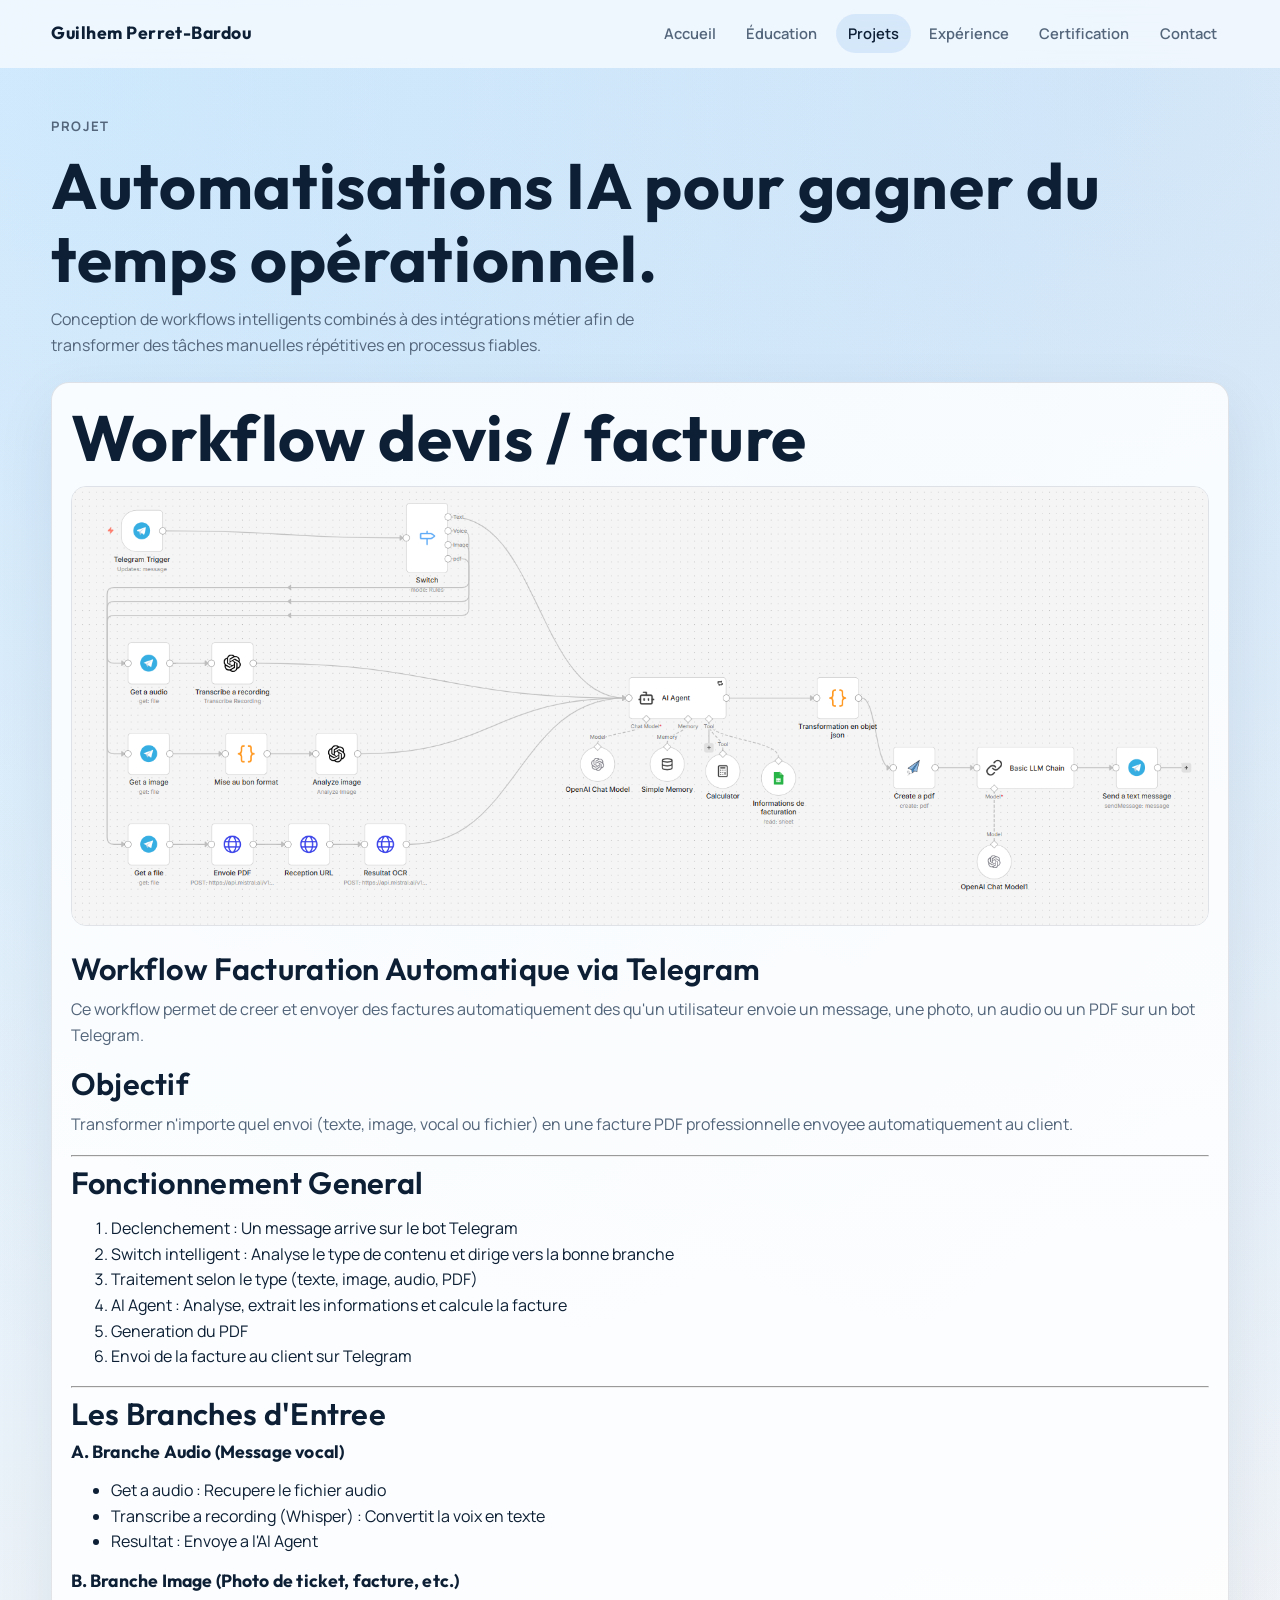
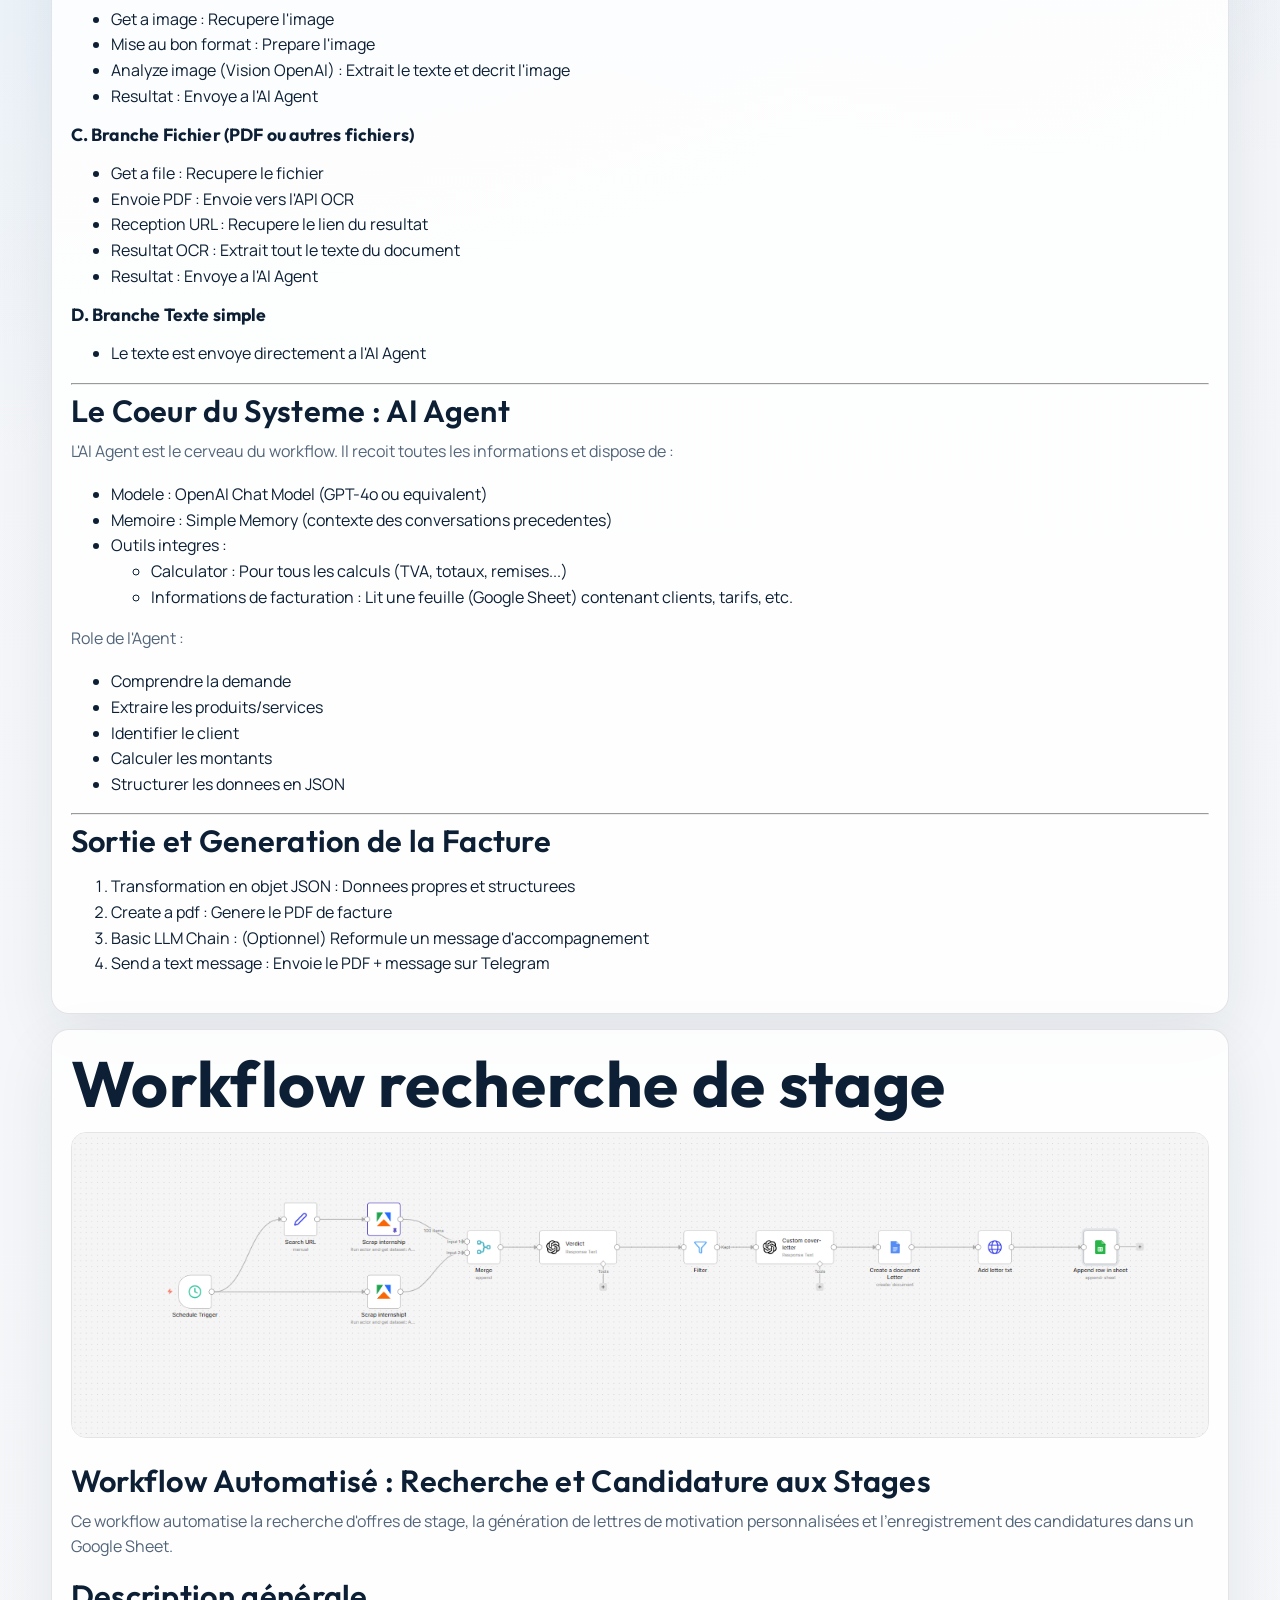
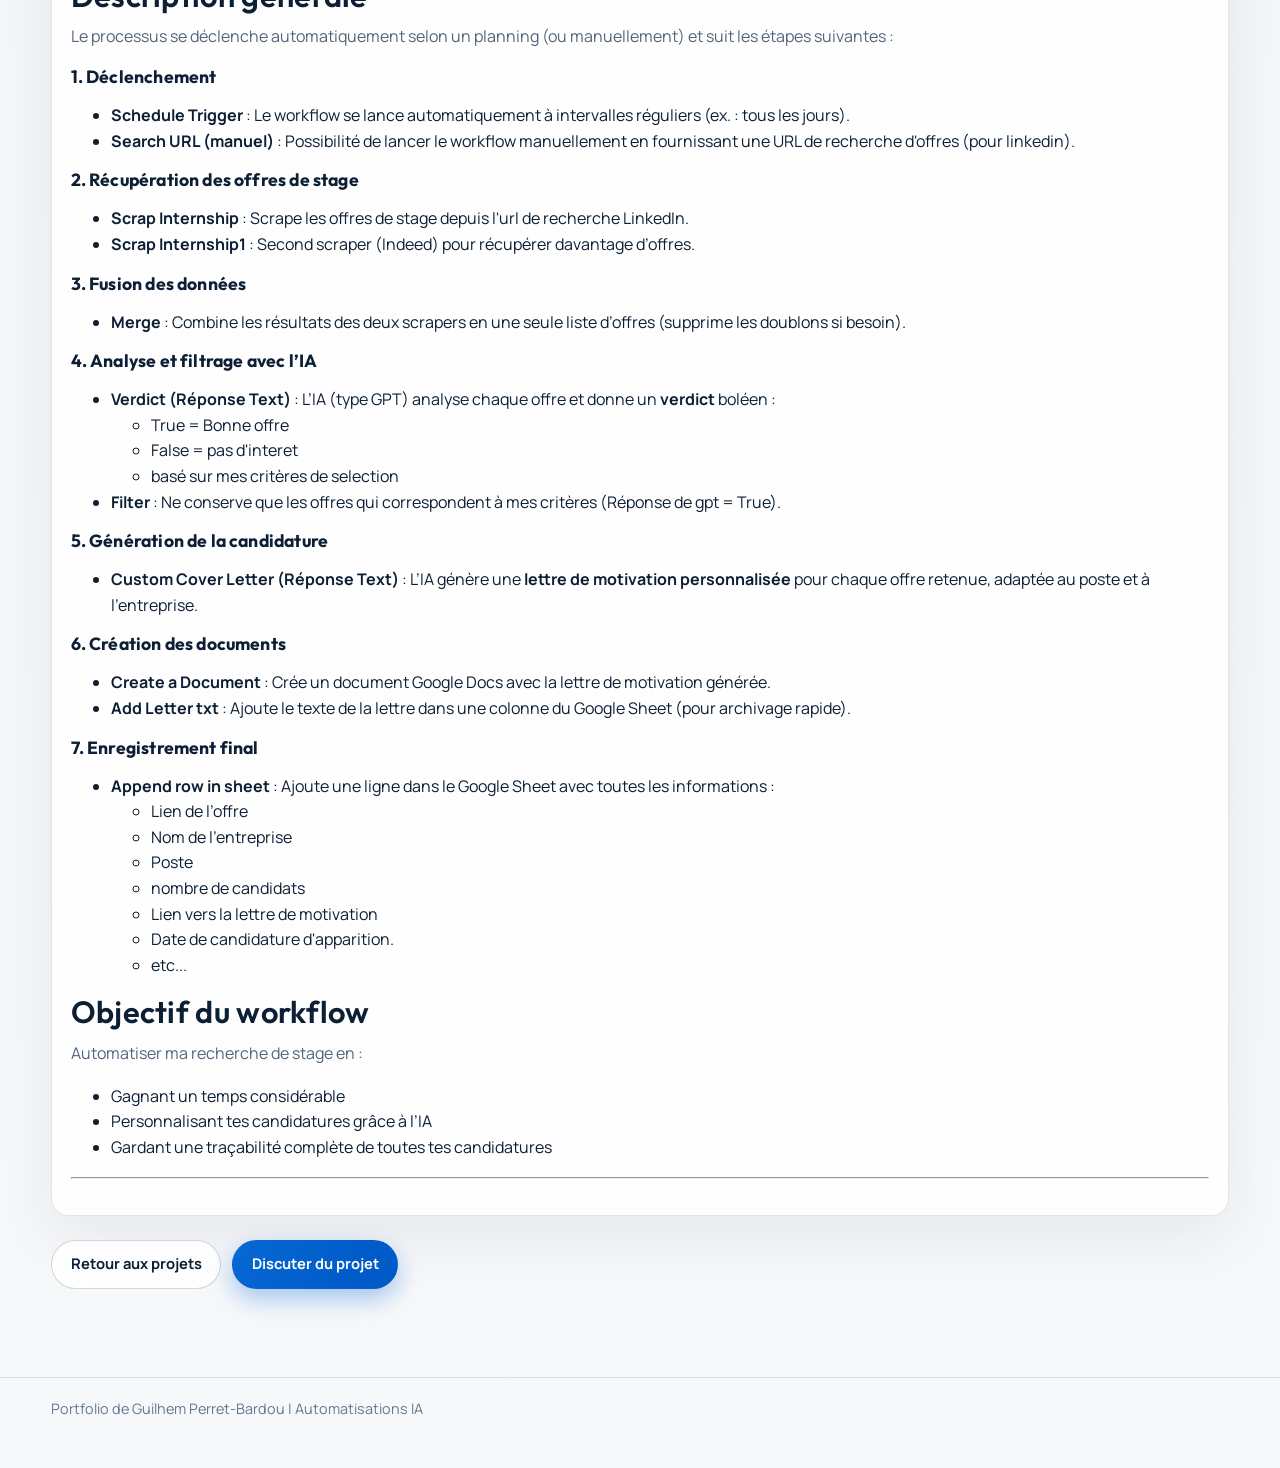
==== automatisation.html @ e61e1006 "first commit" ====
﻿<!doctype html>
<html lang="fr">
<head>
  <meta charset="UTF-8">
  <meta name="viewport" content="width=device-width, initial-scale=1.0">
  <title>Automatisations | Guilhem Perret-Bardou</title>
  <link rel="stylesheet" href="styles.css">
</head>
<body>
  <header class="site-header">
    <div class="container nav-wrap">
      <a class="brand" href="index.html">Guilhem Perret-Bardou</a>
      <nav class="main-nav" aria-label="Navigation principale">
        <a href="index.html">Accueil</a>
        <a href="education.html">Éducation</a>
        <a class="active" href="projets.html">Projets</a>
        <a href="experience.html">Expérience</a>
        <a href="certification.html">Certification</a>
        <a href="contact.html">Contact</a>
      </nav>
    </div>
  </header>

  <main class="page-main">
    <div class="container">
      <section class="page-hero" data-reveal>
        <p class="eyebrow">Projet</p>
        <h1>Automatisations IA pour gagner du temps opérationnel.</h1>
        <p>
          Conception de workflows intelligents combinés à des intégrations métier afin de
          transformer des tâches manuelles répétitives en processus fiables.
        </p>
      </section>

      <section class="stack">
        <article class="surface-card tile" data-reveal>
          <h1>Workflow devis / facture</h1>
          <img src="Page%20Projets/souspage_automatisation/facturation.PNG" alt="Workflow facturation automatique" class="workflow-image">
          <p>
            <h2>Workflow Facturation Automatique via Telegram</h2>

<p>Ce workflow permet de creer et envoyer des factures automatiquement des qu'un utilisateur envoie un message, une photo, un audio ou un PDF sur un bot Telegram.</p>

<h2>Objectif</h2>
<p>Transformer n'importe quel envoi (texte, image, vocal ou fichier) en une facture PDF professionnelle envoyee automatiquement au client.</p>

<hr>

<h2>Fonctionnement General</h2>

<ol>
<li>Declenchement : Un message arrive sur le bot Telegram</li>
<li>Switch intelligent : Analyse le type de contenu et dirige vers la bonne branche</li>
<li>Traitement selon le type (texte, image, audio, PDF)</li>
<li>AI Agent : Analyse, extrait les informations et calcule la facture</li>
<li>Generation du PDF</li>
<li>Envoi de la facture au client sur Telegram</li>
</ol>

<hr>

<h2>Les Branches d'Entree</h2>

<h3>A. Branche Audio (Message vocal)</h3>
<ul>
<li>Get a audio : Recupere le fichier audio</li>
<li>Transcribe a recording (Whisper) : Convertit la voix en texte</li>
<li>Resultat : Envoye a l'AI Agent</li>
</ul>

<h3>B. Branche Image (Photo de ticket, facture, etc.)</h3>
<ul>
<li>Get a image : Recupere l'image</li>
<li>Mise au bon format : Prepare l'image</li>
<li>Analyze image (Vision OpenAI) : Extrait le texte et decrit l'image</li>
<li>Resultat : Envoye a l'AI Agent</li>
</ul>

<h3>C. Branche Fichier (PDF ou autres fichiers)</h3>
<ul>
<li>Get a file : Recupere le fichier</li>
<li>Envoie PDF : Envoie vers l'API OCR</li>
<li>Reception URL : Recupere le lien du resultat</li>
<li>Resultat OCR : Extrait tout le texte du document</li>
<li>Resultat : Envoye a l'AI Agent</li>
</ul>

<h3>D. Branche Texte simple</h3>
<ul>
<li>Le texte est envoye directement a l'AI Agent</li>
</ul>

<hr>

<h2>Le Coeur du Systeme : AI Agent</h2>

<p>L'AI Agent est le cerveau du workflow. Il recoit toutes les informations et dispose de :</p>

<ul>
<li>Modele : OpenAI Chat Model (GPT-4o ou equivalent)</li>
<li>Memoire : Simple Memory (contexte des conversations precedentes)</li>
<li>Outils integres :
  <ul>
    <li>Calculator : Pour tous les calculs (TVA, totaux, remises...)</li>
    <li>Informations de facturation : Lit une feuille (Google Sheet) contenant clients, tarifs, etc.</li>
  </ul>
</li>
</ul>

<p>Role de l'Agent :</p>
<ul>
<li>Comprendre la demande</li>
<li>Extraire les produits/services</li>
<li>Identifier le client</li>
<li>Calculer les montants</li>
<li>Structurer les donnees en JSON</li>
</ul>

<hr>

<h2>Sortie et Generation de la Facture</h2>

<ol>
<li>Transformation en objet JSON : Donnees propres et structurees</li>
<li>Create a pdf : Genere le PDF de facture</li>
<li>Basic LLM Chain : (Optionnel) Reformule un message d'accompagnement</li>
<li>Send a text message : Envoie le PDF + message sur Telegram</li>
</ol>
          </p>
        </article>

        <article class="surface-card tile" data-reveal>
          <h1>Workflow recherche de stage</h1>
          <img src="Page%20Projets/souspage_automatisation/recherche_emploi.PNG" alt="Workflow recherche de stage automatisee" class="workflow-image">
          <p>
            <h2>Workflow Automatisé : Recherche et Candidature aux Stages</h2>

<p>Ce workflow automatise la recherche d'offres de stage, la génération de lettres de motivation personnalisées et l'enregistrement des candidatures dans un Google Sheet.</p>

<h2>Description générale</h2>

<p>Le processus se déclenche automatiquement selon un planning (ou manuellement) et suit les étapes suivantes :</p>

<h3>1. Déclenchement</h3>
<ul>
<li><strong>Schedule Trigger</strong> : Le workflow se lance automatiquement à intervalles réguliers (ex. : tous les jours).</li>
<li><strong>Search URL (manuel)</strong> : Possibilité de lancer le workflow manuellement en fournissant une URL de recherche d'offres (pour linkedin).</li>
</ul>

<h3>2. Récupération des offres de stage</h3>
<ul>
<li><strong>Scrap Internship</strong> : Scrape les offres de stage depuis l'url de recherche LinkedIn.</li>
<li><strong>Scrap Internship1</strong> : Second scraper (Indeed) pour récupérer davantage d’offres.</li>
</ul>

<h3>3. Fusion des données</h3>
<ul>
<li><strong>Merge</strong> : Combine les résultats des deux scrapers en une seule liste d’offres (supprime les doublons si besoin).</li>
</ul>

<h3>4. Analyse et filtrage avec l’IA</h3>
<ul>
<li><strong>Verdict (Réponse Text)</strong> : L’IA (type GPT) analyse chaque offre et donne un <strong>verdict</strong> boléen :
  <ul>
    <li>True = Bonne offre</li>
    <li>False = pas d'interet </li>
    <li>basé sur mes critères de selection</li>
  </ul>
</li>
<li><strong>Filter</strong> : Ne conserve que les offres qui correspondent à mes critères (Réponse de gpt = True).</li>
</ul>

<h3>5. Génération de la candidature</h3>
<ul>
<li><strong>Custom Cover Letter (Réponse Text)</strong> : L’IA génère une <strong>lettre de motivation personnalisée</strong> pour chaque offre retenue, adaptée au poste et à l’entreprise.</li>
</ul>

<h3>6. Création des documents</h3>
<ul>
<li><strong>Create a Document</strong> : Crée un document Google Docs avec la lettre de motivation générée.</li>
<li><strong>Add Letter txt</strong> : Ajoute le texte de la lettre dans une colonne du Google Sheet (pour archivage rapide).</li>
</ul>

<h3>7. Enregistrement final</h3>
<ul>
<li><strong>Append row in sheet</strong> : Ajoute une ligne dans le Google Sheet avec toutes les informations :
  <ul>
    <li>Lien de l’offre</li>
    <li>Nom de l’entreprise</li>
    <li>Poste</li>
    <li>nombre de candidats</li>
    <li>Lien vers la lettre de motivation</li>
    <li>Date de candidature d'apparition.</li>
    <li>etc...</li>
  </ul>
</li>
</ul>

<h2>Objectif du workflow</h2>

<p>Automatiser ma recherche de stage en :</p>
<ul>
<li>Gagnant un temps considérable</li>
<li>Personnalisant tes candidatures grâce à l’IA</li>
<li>Gardant une traçabilité complète de toutes tes candidatures</li>
</ul>

<hr>
          </p>
        </article>
      </section>

      <div class="cta-row" data-reveal>
        <a class="btn btn-outline" href="projets.html">Retour aux projets</a>
        <a class="btn btn-primary" href="contact.html">Discuter du projet</a>
      </div>
    </div>
  </main>

  <footer class="site-footer">
    <div class="container">
      <p>Portfolio de Guilhem Perret-Bardou | Automatisations IA</p>
    </div>
  </footer>
</body>
</html>
---- styles.css ----
@import url("https://fonts.googleapis.com/css2?family=Manrope:wght@400;500;600;700;800&family=Outfit:wght@500;600;700&display=swap");

:root {
  --bg: #f5f6f8;
  --bg-soft: #eef1f5;
  --surface: rgba(255, 255, 255, 0.84);
  --surface-strong: #ffffff;
  --line: rgba(10, 26, 47, 0.11);
  --line-strong: rgba(10, 26, 47, 0.18);
  --text: #0c1f34;
  --muted: #53657a;
  --primary: #0769d4;
  --primary-strong: #005ac7;
  --accent: #26a6ff;
  --radius-lg: 28px;
  --radius-md: 18px;
  --radius-sm: 12px;
  --shadow-1: 0 20px 60px rgba(20, 38, 62, 0.08);
  --shadow-2: 0 8px 22px rgba(20, 38, 62, 0.1);
  --max-width: 1180px;
  --ease-main: cubic-bezier(0.16, 1, 0.3, 1);
}

* {
  box-sizing: border-box;
}

html,
body {
  margin: 0;
  padding: 0;
}

body {
  background:
    radial-gradient(circle at 8% 2%, rgba(38, 166, 255, 0.16) 0, rgba(38, 166, 255, 0) 42%),
    radial-gradient(circle at 88% 2%, rgba(9, 96, 189, 0.1) 0, rgba(9, 96, 189, 0) 36%),
    linear-gradient(180deg, #f8fbff 0%, #f3f5f8 36%, #f7f8fa 100%);
  color: var(--text);
  font-family: "Manrope", sans-serif;
  line-height: 1.6;
  min-height: 100vh;
}

a {
  color: inherit;
}

h1,
h2,
h3,
h4 {
  margin: 0 0 0.7rem;
  line-height: 1.14;
  font-family: "Outfit", sans-serif;
  letter-spacing: 0.01em;
}

h1 {
  font-size: clamp(2rem, 5vw, 4.05rem);
  font-weight: 700;
}

h2 {
  font-size: clamp(1.35rem, 2.4vw, 2rem);
  font-weight: 600;
}

p {
  margin: 0 0 1.1rem;
}

.container {
  width: min(var(--max-width), 92%);
  margin: 0 auto;
}

.site-header {
  position: sticky;
  top: 0;
  z-index: 100;
  backdrop-filter: blur(16px);
  background: rgba(248, 251, 255, 0.74);
  border-bottom: 1px solid transparent;
}

.site-header.is-scrolled {
  border-color: var(--line);
  box-shadow: var(--shadow-2);
}

.nav-wrap {
  display: flex;
  align-items: center;
  justify-content: space-between;
  gap: 1rem;
  padding: 0.88rem 0;
}

.brand {
  text-decoration: none;
  font-family: "Outfit", sans-serif;
  font-size: 1.1rem;
  font-weight: 700;
  letter-spacing: 0.03em;
  white-space: nowrap;
}

.main-nav {
  display: flex;
  flex-wrap: wrap;
  justify-content: flex-end;
  gap: 0.4rem;
}

.main-nav a {
  text-decoration: none;
  color: var(--muted);
  padding: 0.48rem 0.75rem;
  border-radius: 999px;
  font-size: 0.92rem;
  font-weight: 600;
}

.main-nav a:hover,
.main-nav a.active {
  color: var(--text);
  background: rgba(7, 105, 212, 0.1);
}

.hero-immersive {
  position: relative;
  padding: clamp(3rem, 7vw, 5.8rem) 0 2rem;
  overflow: clip;
}

.hero-layout {
  display: grid;
  grid-template-columns: 1fr 1fr;
  align-items: center;
  gap: clamp(1.3rem, 4vw, 3.4rem);
}

/* Let the hero copy use the full width when there is no second column (e.g., no visual on the right). */
.hero-layout > :only-child {
  grid-column: 1 / -1;
}

.eyebrow {
  margin-bottom: 0.8rem;
  font-size: 0.82rem;
  letter-spacing: 0.11em;
  text-transform: uppercase;
  color: var(--primary);
  font-weight: 700;
}

.hero-lead {
  max-width: 62ch;
  color: var(--muted);
  font-size: clamp(1.04rem, 1.3vw, 1.2rem);
}

.cta-row {
  display: flex;
  flex-wrap: wrap;
  gap: 0.7rem;
  margin-top: 1.5rem;
}

.btn {
  display: inline-flex;
  align-items: center;
  justify-content: center;
  gap: 0.4rem;
  text-decoration: none;
  font-weight: 700;
  font-size: 0.92rem;
  padding: 0.74rem 1.15rem;
  border-radius: 999px;
  border: 1px solid transparent;
  cursor: pointer;
}

.btn:focus-visible,
.link:focus-visible,
.main-nav a:focus-visible {
  outline: 2px solid var(--primary);
  outline-offset: 2px;
}

.btn-primary {
  background: linear-gradient(130deg, var(--primary) 0%, var(--primary-strong) 80%);
  color: #fff;
  box-shadow: 0 10px 24px rgba(7, 105, 212, 0.35);
}

.btn-primary:hover {
  box-shadow: 0 14px 30px rgba(7, 105, 212, 0.38);
}

.btn-outline {
  border-color: var(--line-strong);
  background: rgba(255, 255, 255, 0.88);
}

.btn-outline:hover {
  background: #fff;
  border-color: rgba(7, 105, 212, 0.36);
}

.hero-visual-wrap {
  position: relative;
  min-height: min(72vh, 640px);
}

.hero-scroll-stage {
  position: sticky;
  top: 6.8rem;
  display: grid;
  place-items: center;
  min-height: min(70vh, 620px);
}

.has-scrolltrigger .hero-scroll-stage {
  position: relative;
  top: auto;
}

.portfolio-card-3d {
  position: relative;
  width: min(430px, 84vw);
  aspect-ratio: 3 / 4;
  border-radius: 34px;
  padding: 1.25rem;
  background:
    linear-gradient(152deg, rgba(255, 255, 255, 0.92), rgba(240, 246, 255, 0.92)),
    linear-gradient(160deg, rgba(255, 255, 255, 0.75), rgba(255, 255, 255, 0.75));
  border: 1px solid rgba(255, 255, 255, 0.8);
  box-shadow: 0 45px 80px rgba(11, 30, 56, 0.2);
}

.card-sheen {
  position: absolute;
  inset: 0;
  border-radius: inherit;
  background: linear-gradient(120deg, rgba(255, 255, 255, 0.68) 0%, rgba(255, 255, 255, 0.1) 52%, rgba(255, 255, 255, 0.5) 100%);
  pointer-events: none;
}

.card-content {
  position: relative;
  height: 100%;
  border-radius: 25px;
  padding: 1.45rem;
  background: linear-gradient(180deg, rgba(255, 255, 255, 0.88), rgba(247, 250, 255, 0.95));
  border: 1px solid rgba(10, 26, 47, 0.08);
  overflow: hidden;
}

.card-topline {
  margin-bottom: 1rem;
  display: inline-flex;
  align-items: center;
  gap: 0.4rem;
  padding: 0.33rem 0.68rem;
  border-radius: 999px;
  color: var(--primary-strong);
  font-size: 0.74rem;
  font-weight: 700;
  background: rgba(7, 105, 212, 0.1);
}

.chip-grid {
  display: flex;
  flex-wrap: wrap;
  gap: 0.45rem;
  margin: 1.1rem 0 1.35rem;
}

.chip {
  padding: 0.32rem 0.65rem;
  border-radius: 999px;
  background: rgba(15, 39, 66, 0.09);
  color: #27425d;
  font-size: 0.73rem;
  font-weight: 700;
}

.card-mini {
  border: 1px solid rgba(10, 26, 47, 0.12);
  background: rgba(255, 255, 255, 0.9);
  border-radius: 15px;
  padding: 0.8rem;
}

.card-mini p {
  margin: 0;
  color: var(--muted);
}

.hero-orb {
  position: absolute;
  border-radius: 999px;
  filter: blur(3px);
  pointer-events: none;
}

.hero-orb-a {
  width: 220px;
  height: 220px;
  background: radial-gradient(circle, rgba(38, 166, 255, 0.42) 0%, rgba(38, 166, 255, 0) 72%);
  top: 0;
  right: 1%;
}

.hero-orb-b {
  width: 160px;
  height: 160px;
  background: radial-gradient(circle, rgba(7, 105, 212, 0.26) 0%, rgba(7, 105, 212, 0) 70%);
  bottom: 16%;
  left: 12%;
}

.content-section {
  padding: 1.5rem 0 4.7rem;
}

.section-head {
  max-width: 68ch;
  margin-bottom: 1.4rem;
}

.section-head p {
  color: var(--muted);
}

.surface-card {
  background: var(--surface);
  border: 1px solid var(--line);
  border-radius: var(--radius-md);
  box-shadow: var(--shadow-1);
}

.cards-grid {
  display: grid;
  grid-template-columns: repeat(3, minmax(0, 1fr));
  gap: 1rem;
}

.tile {
  padding: 1.15rem;
}

.tile p {
  color: var(--muted);
}

.tile h3 {
  font-size: 1.1rem;
  margin-bottom: 0.45rem;
}

.split-grid {
  display: grid;
  grid-template-columns: 1fr 1fr;
  gap: 1.1rem;
}

.list-clean {
  list-style: none;
  padding: 0;
  margin: 0;
}

.list-clean li {
  padding: 0.72rem 0;
  border-bottom: 1px solid var(--line);
  color: var(--muted);
}

.list-clean li:last-child {
  border-bottom: none;
}

.page-main {
  padding: 3rem 0 4rem;
}

.page-hero {
  margin-bottom: 1.5rem;
}

.page-hero p {
  color: var(--muted);
  max-width: 66ch;
}

.stack {
  display: grid;
  gap: 0.95rem;
}

.entry {
  display: grid;
  grid-template-columns: 220px 1fr;
  gap: 1rem;
  padding: 1.1rem;
}

.entry-image {
  width: 100%;
  height: 164px;
  border-radius: 14px;
  border: 1px solid var(--line);
  background: #fff;
  object-fit: cover;
}

.small-img {
  object-fit: contain;
  padding: 0.45rem;
}

.entry p,
.card-copy,
.contact-line {
  color: var(--muted);
}

.grid-two {
  display: grid;
  grid-template-columns: 1fr 1fr;
  gap: 1rem;
}

.action-card {
  padding: 1.2rem;
  display: flex;
  flex-direction: column;
  gap: 0.8rem;
  justify-content: space-between;
}

.workflow-image {
  width: 100%;
  border-radius: 15px;
  border: 1px solid var(--line);
}

.partner-logos {
  display: grid;
  grid-template-columns: repeat(2, minmax(0, 1fr));
  gap: 0.7rem;
}

.partner-logos img {
  width: 100%;
  height: 72px;
  object-fit: contain;
  border-radius: 11px;
  border: 1px solid var(--line);
  background: rgba(255, 255, 255, 0.92);
  padding: 0.45rem;
}

.social-links {
  display: flex;
  flex-wrap: wrap;
  gap: 0.6rem;
}

.social-links a {
  text-decoration: none;
  display: inline-flex;
  align-items: center;
  gap: 0.5rem;
  border-radius: 12px;
  border: 1px solid var(--line);
  background: rgba(255, 255, 255, 0.8);
  padding: 0.45rem 0.7rem;
  font-weight: 600;
}

.social-links img {
  width: 20px;
  height: 20px;
  object-fit: contain;
}

.link {
  color: var(--primary-strong);
  font-weight: 700;
  text-decoration: none;
}

.link:hover {
  text-decoration: underline;
}

.site-footer {
  margin-top: 1.5rem;
  border-top: 1px solid var(--line);
  padding: 1.2rem 0 1.9rem;
  color: #64788f;
  font-size: 0.9rem;
}

[data-reveal],
[data-reveal].is-visible {
  opacity: 1;
  transform: none;
}

@media (max-width: 1040px) {
  .hero-layout,
  .cards-grid,
  .split-grid {
    grid-template-columns: 1fr;
  }

  .hero-visual-wrap {
    min-height: 500px;
  }
}

@media (max-width: 800px) {
  .main-nav {
    gap: 0.25rem;
  }

  .main-nav a {
    font-size: 0.85rem;
    padding: 0.45rem 0.62rem;
  }

  .entry,
  .grid-two {
    grid-template-columns: 1fr;
  }

  .entry-image {
    height: 188px;
  }

  .hero-scroll-stage {
    top: 5.7rem;
  }
}
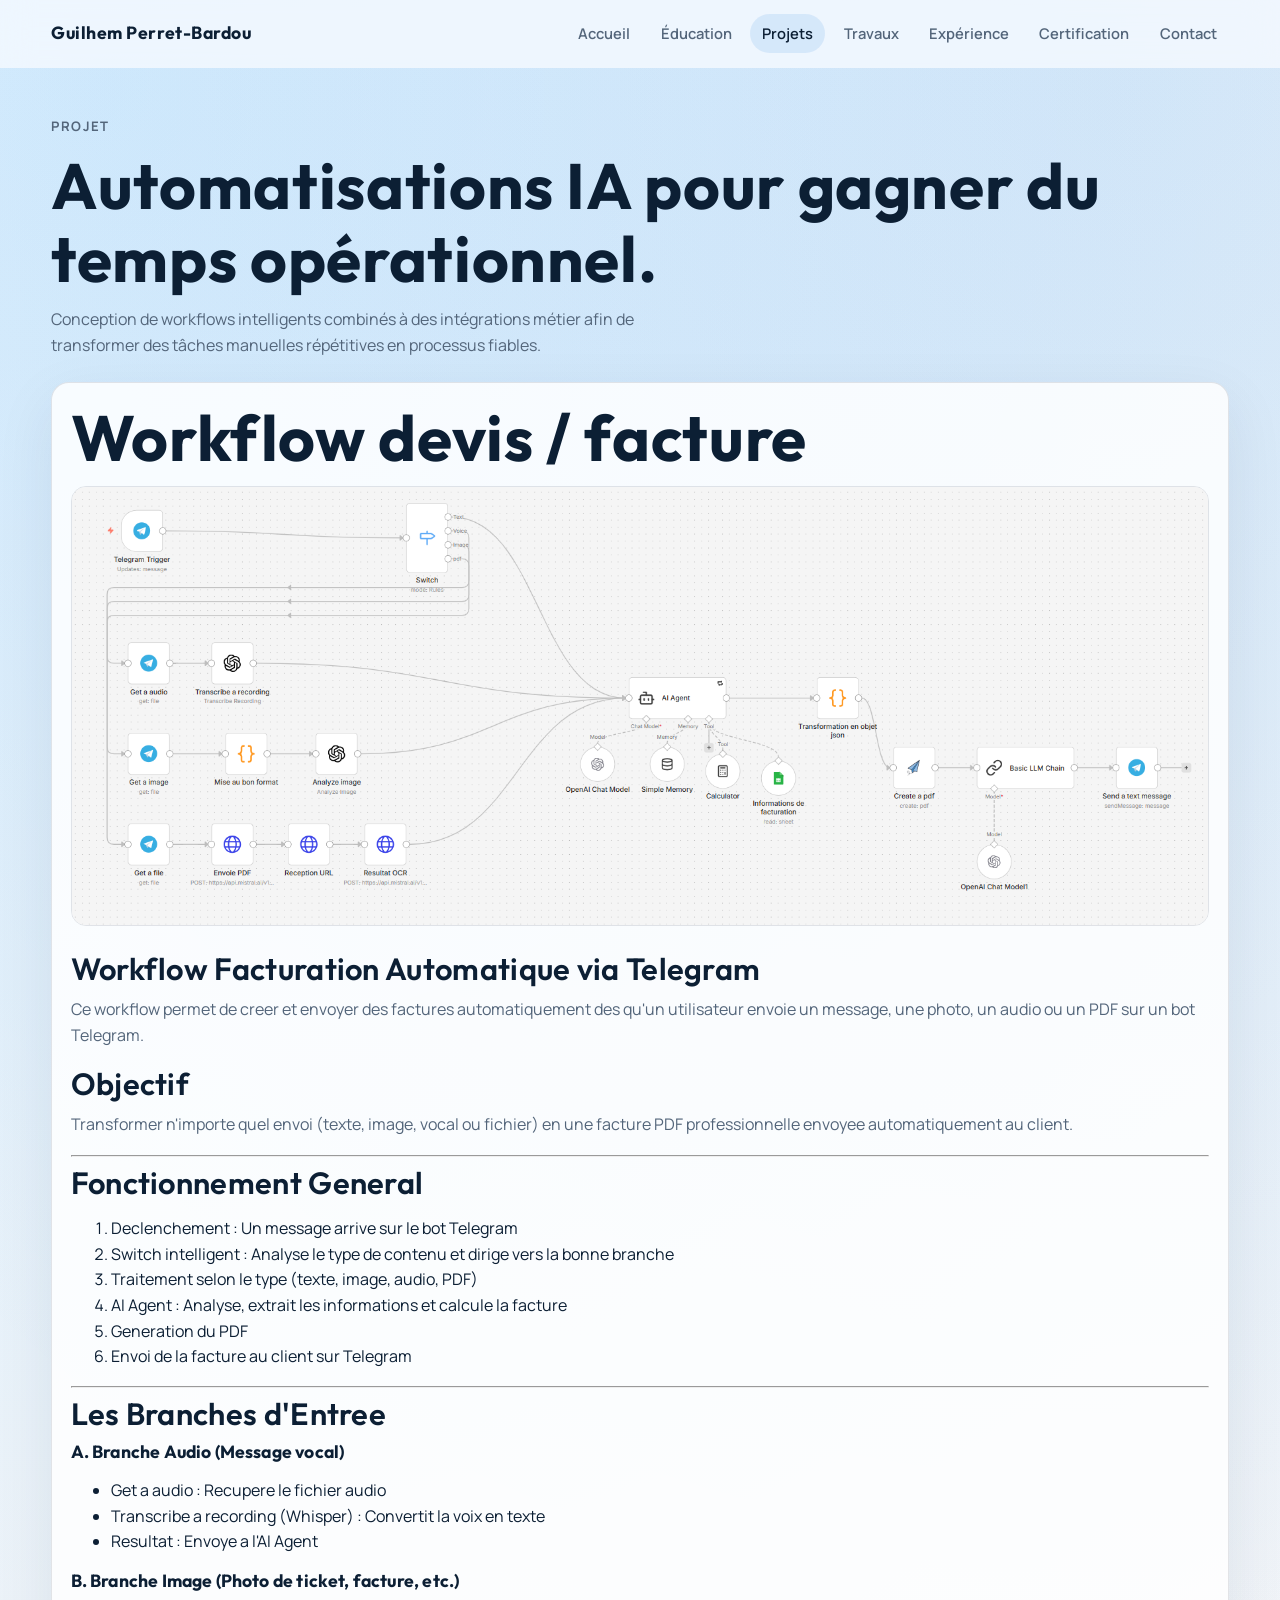
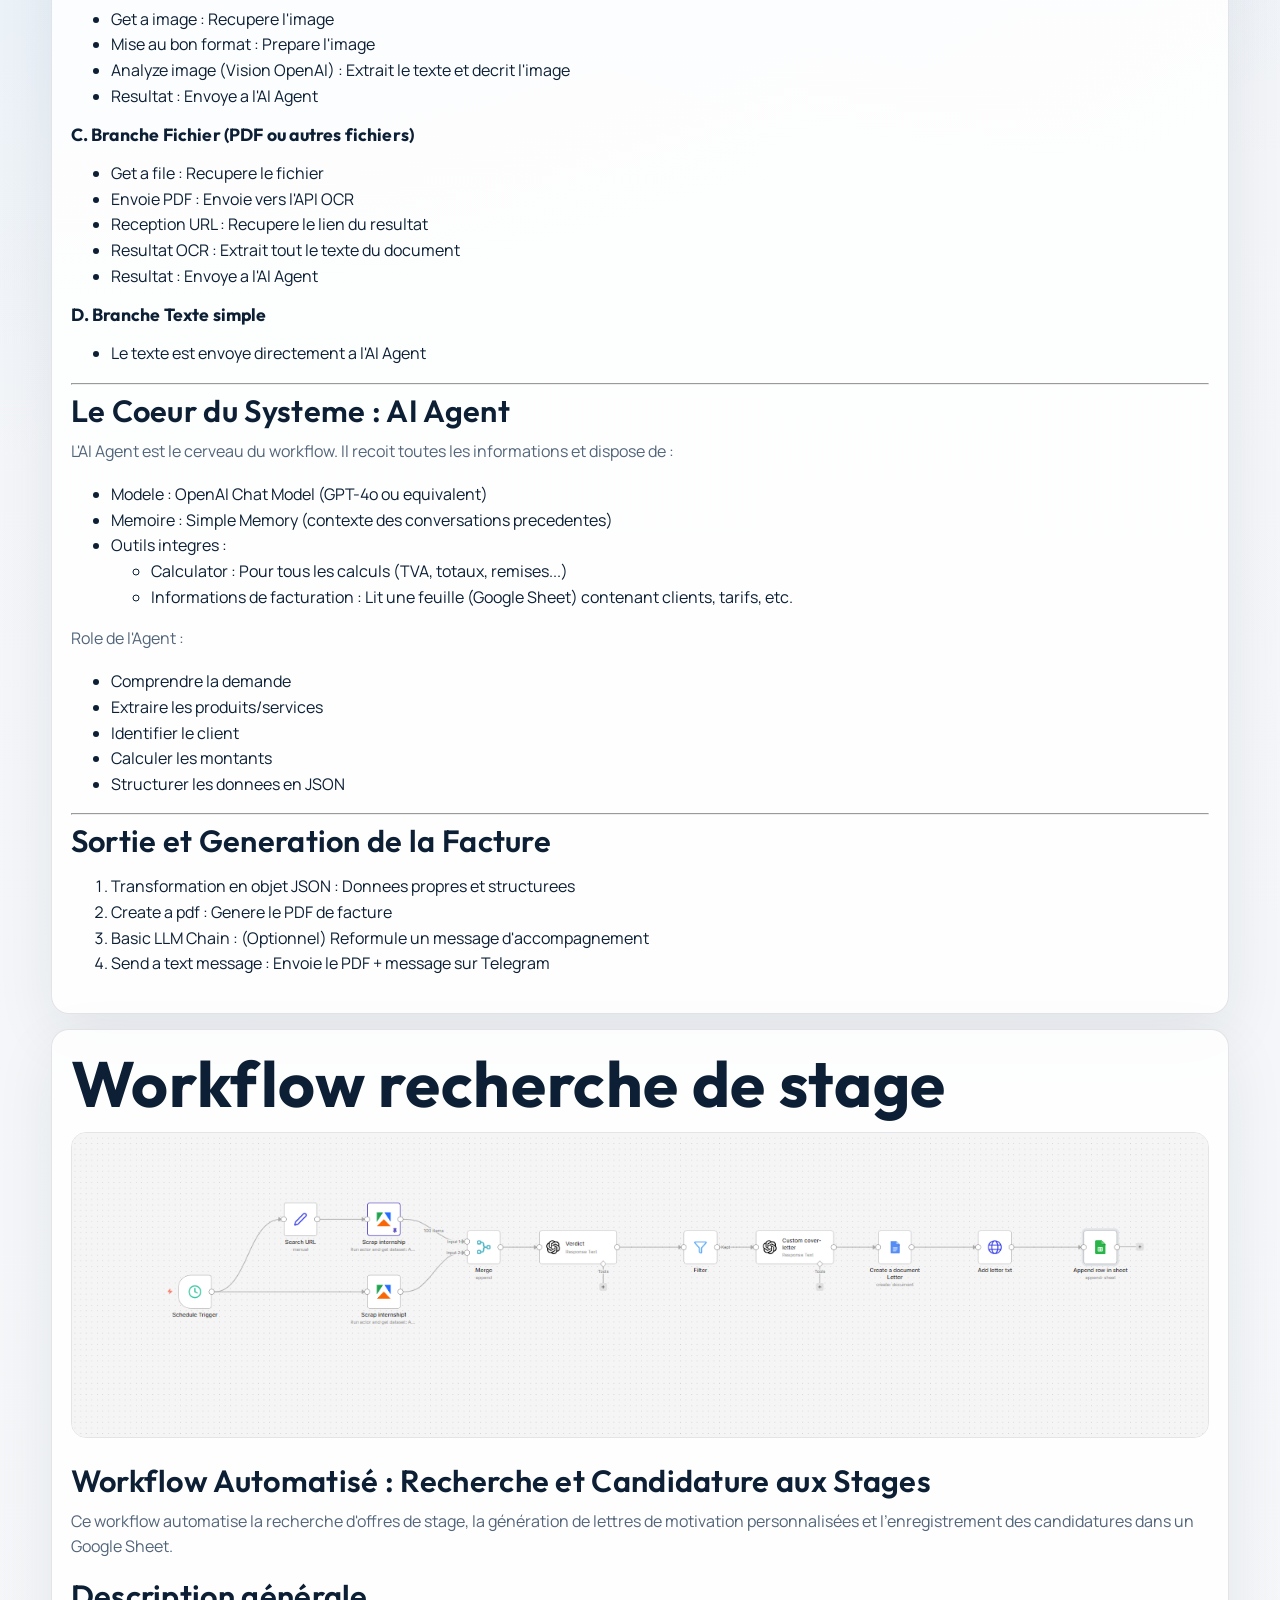
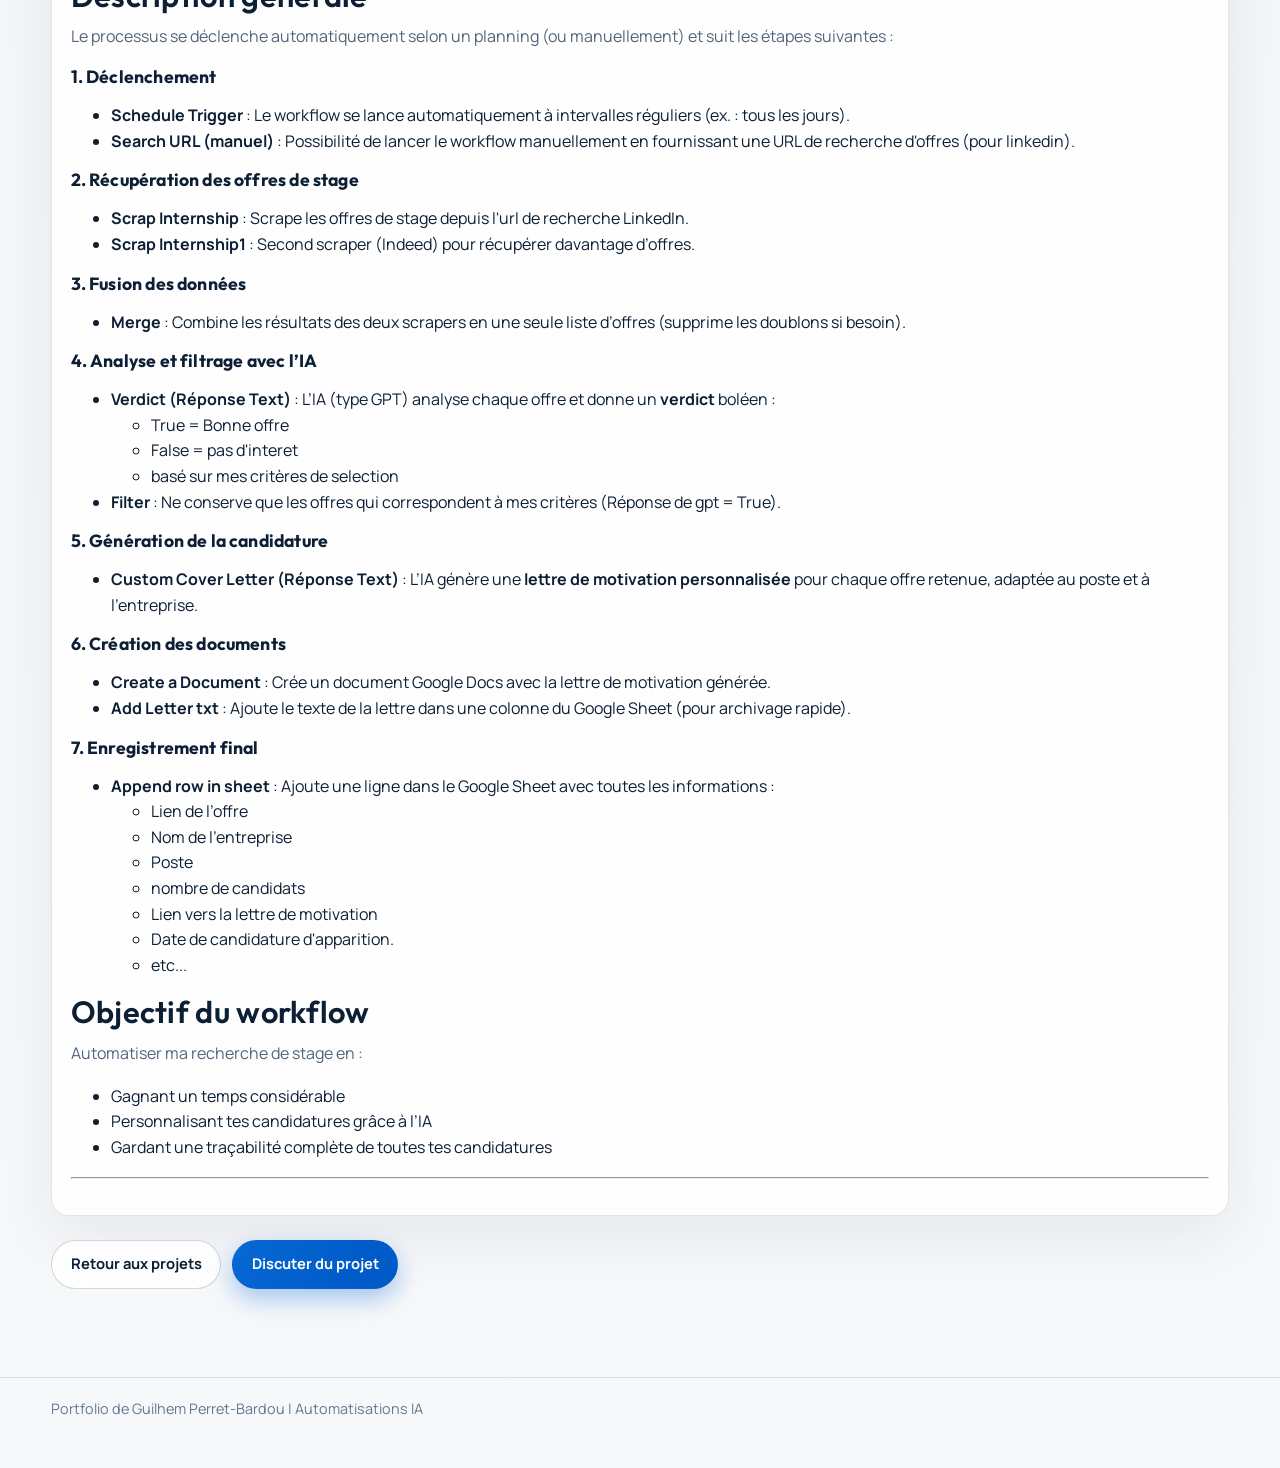
==== commit cc3043de: "Mise à jour du portofolio" ====
--- a/automatisation.html
+++ b/automatisation.html
@@ -14,6 +14,7 @@
         <a href="index.html">Accueil</a>
         <a href="education.html">Éducation</a>
         <a class="active" href="projets.html">Projets</a>
+        <a href="travaux.html">Travaux</a>
         <a href="experience.html">Expérience</a>
         <a href="certification.html">Certification</a>
         <a href="contact.html">Contact</a>
--- a/styles.css
+++ b/styles.css
@@ -506,6 +506,93 @@
   font-size: 0.9rem;
 }
 
+.notice-banner {
+  display: flex;
+  align-items: center;
+  justify-content: space-between;
+  gap: 1rem;
+  padding: 1.3rem 1.35rem;
+}
+
+.notice-banner p,
+.project-meta p,
+.pdf-note,
+.pdf-status,
+.pdf-error {
+  color: var(--muted);
+}
+
+.project-layout {
+  display: grid;
+  grid-template-columns: 0.95fr 1.25fr;
+  gap: 1rem;
+  align-items: start;
+}
+
+.project-card,
+.pdf-shell {
+  padding: 1.2rem;
+}
+
+.project-meta {
+  margin-bottom: 1rem;
+}
+
+.pdf-toolbar {
+  display: flex;
+  flex-wrap: wrap;
+  gap: 0.7rem;
+  margin: 1rem 0;
+}
+
+.pdf-note {
+  padding: 0.9rem 1rem;
+  border-radius: 16px;
+  background: rgba(7, 105, 212, 0.08);
+  border: 1px solid rgba(7, 105, 212, 0.14);
+}
+
+.pdf-head {
+  display: flex;
+  justify-content: space-between;
+  gap: 1rem;
+  align-items: start;
+  margin-bottom: 1rem;
+}
+
+.pdf-status {
+  margin: 0;
+  font-size: 0.92rem;
+}
+
+.pdf-viewer {
+  display: grid;
+  gap: 1rem;
+  max-height: 78vh;
+  overflow: auto;
+  padding: 1rem;
+  border-radius: 20px;
+  border: 1px solid var(--line);
+  background: linear-gradient(180deg, rgba(246, 249, 253, 0.95), rgba(236, 241, 247, 0.95));
+}
+
+.pdf-page {
+  width: 100%;
+  height: auto;
+  display: block;
+  border-radius: 12px;
+  background: #fff;
+  box-shadow: 0 10px 24px rgba(15, 35, 60, 0.12);
+}
+
+.pdf-error {
+  margin: 0;
+  padding: 1rem;
+  border-radius: 14px;
+  background: rgba(255, 255, 255, 0.85);
+  border: 1px solid var(--line);
+}
+
 [data-reveal],
 [data-reveal].is-visible {
   opacity: 1;
@@ -515,7 +602,8 @@
 @media (max-width: 1040px) {
   .hero-layout,
   .cards-grid,
-  .split-grid {
+  .split-grid,
+  .project-layout {
     grid-template-columns: 1fr;
   }
 
@@ -546,5 +634,15 @@
   .hero-scroll-stage {
     top: 5.7rem;
   }
-}
-
+
+  .pdf-head,
+  .notice-banner {
+    flex-direction: column;
+    align-items: stretch;
+  }
+
+  .pdf-viewer {
+    max-height: 68vh;
+  }
+}
+
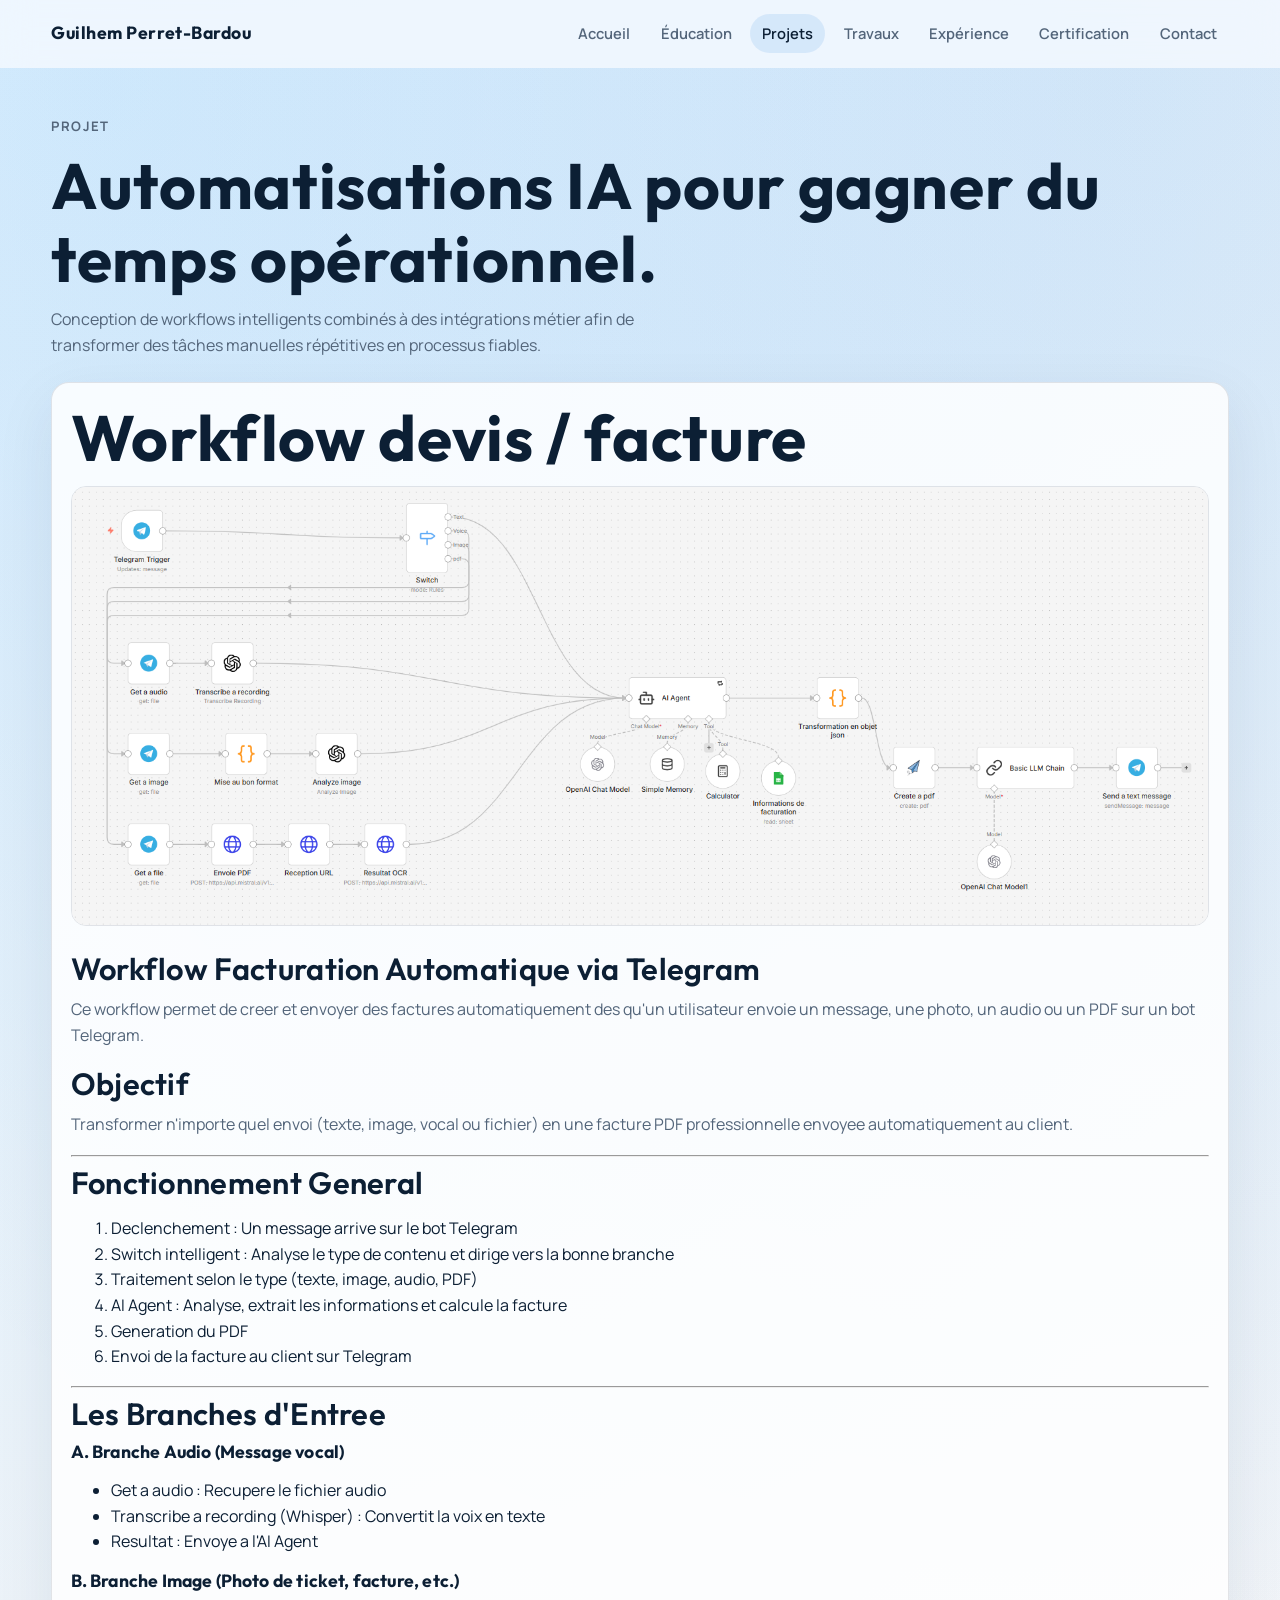
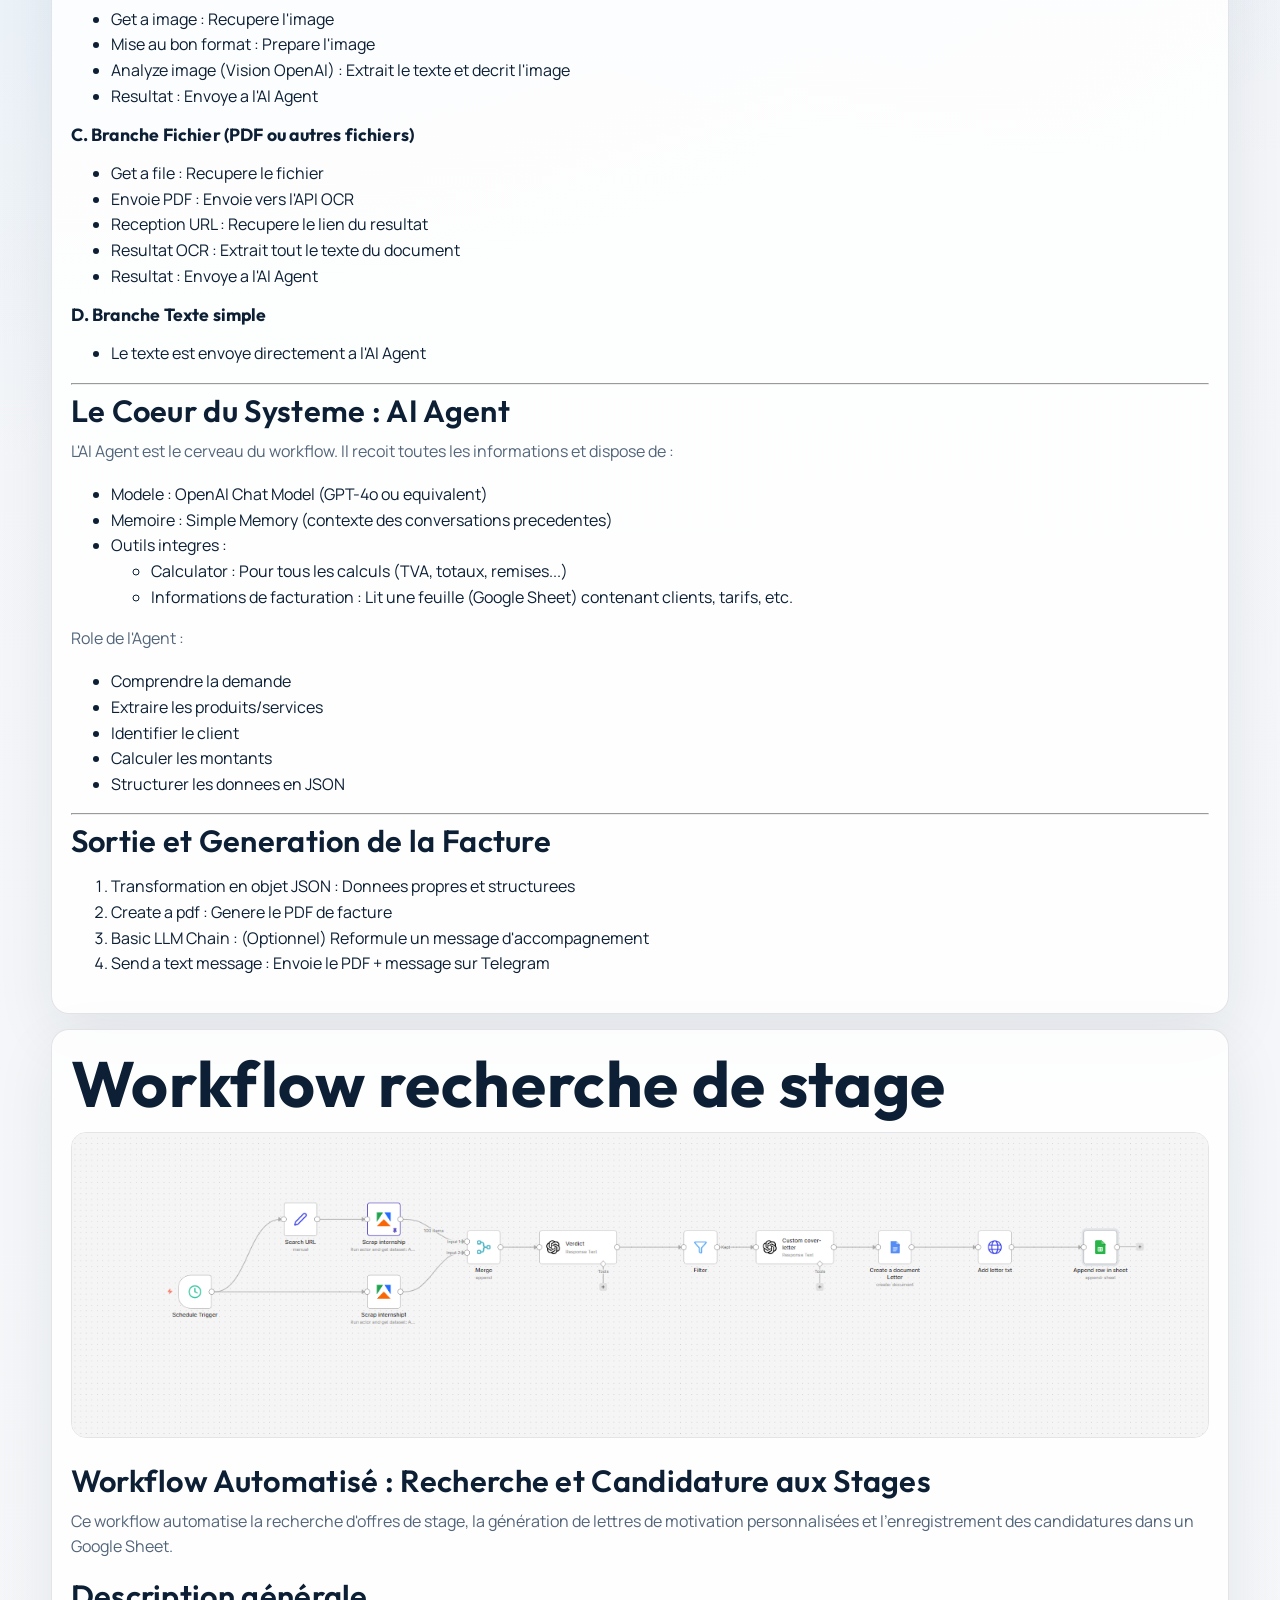
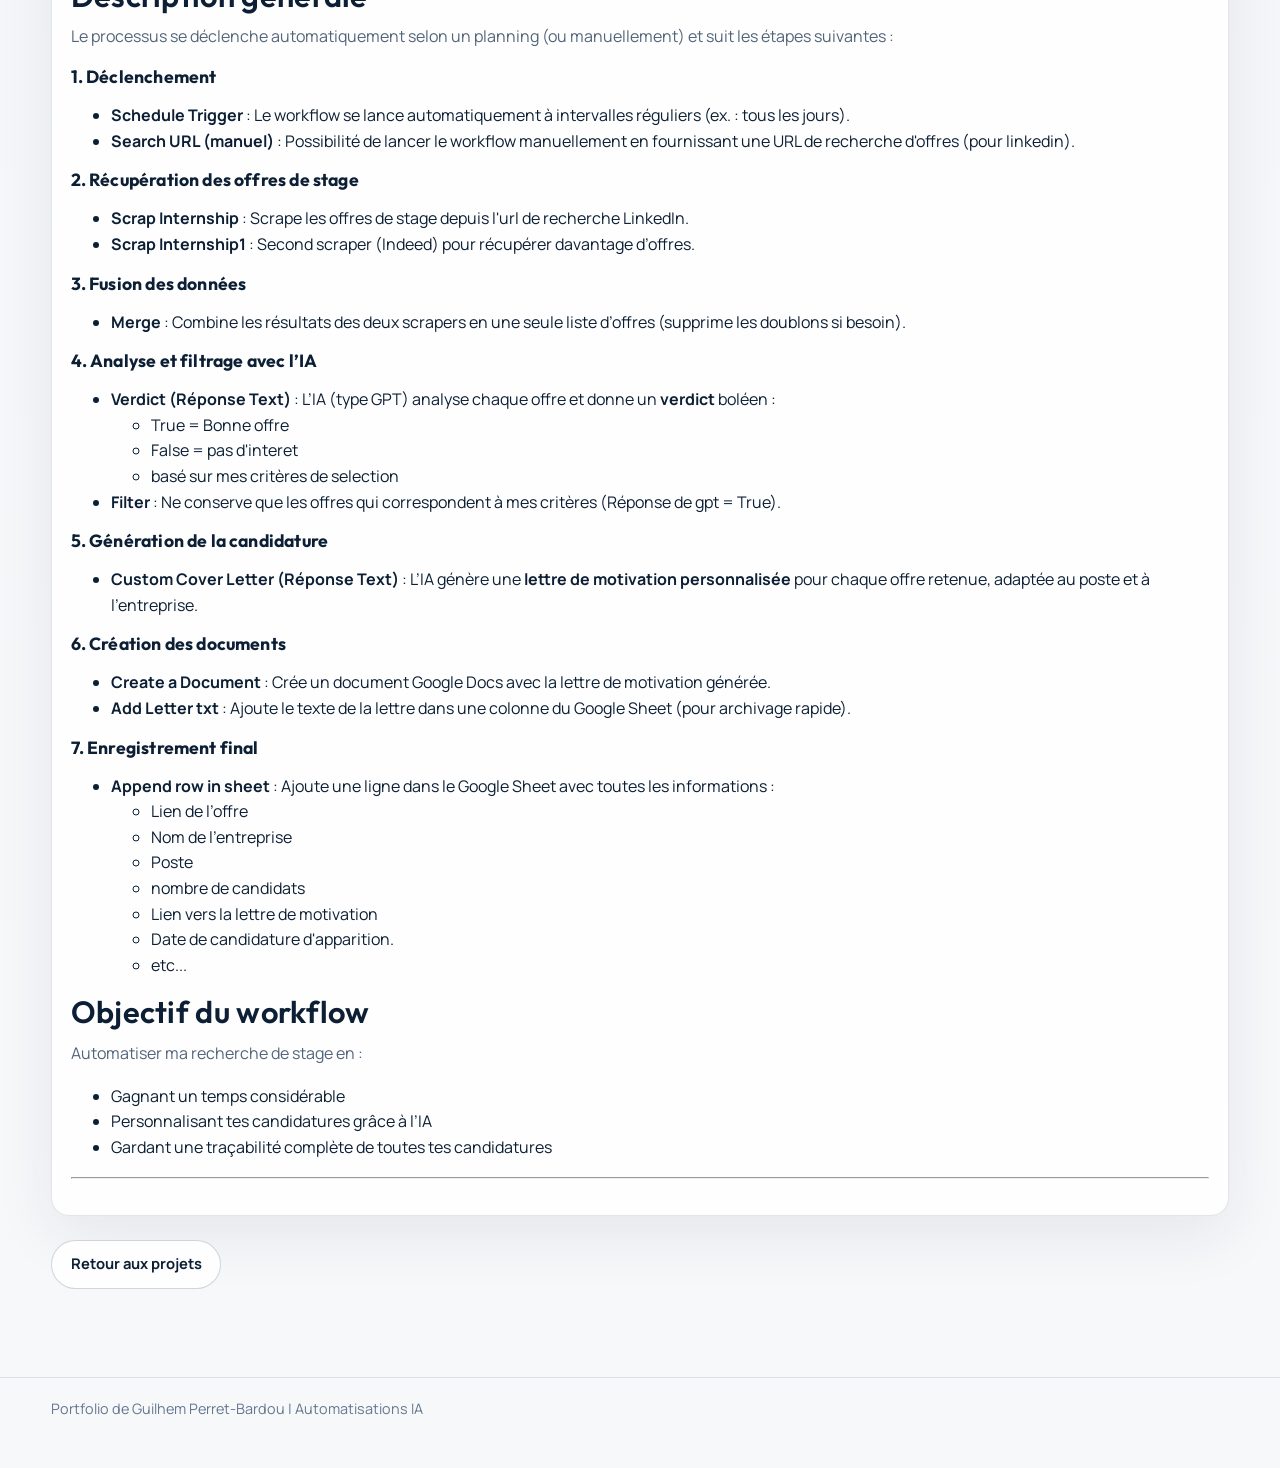
==== commit cd2011eb: "corrections et ajouts de travaux" ====
--- a/automatisation.html
+++ b/automatisation.html
@@ -213,7 +213,6 @@
 
       <div class="cta-row" data-reveal>
         <a class="btn btn-outline" href="projets.html">Retour aux projets</a>
-        <a class="btn btn-primary" href="contact.html">Discuter du projet</a>
       </div>
     </div>
   </main>
